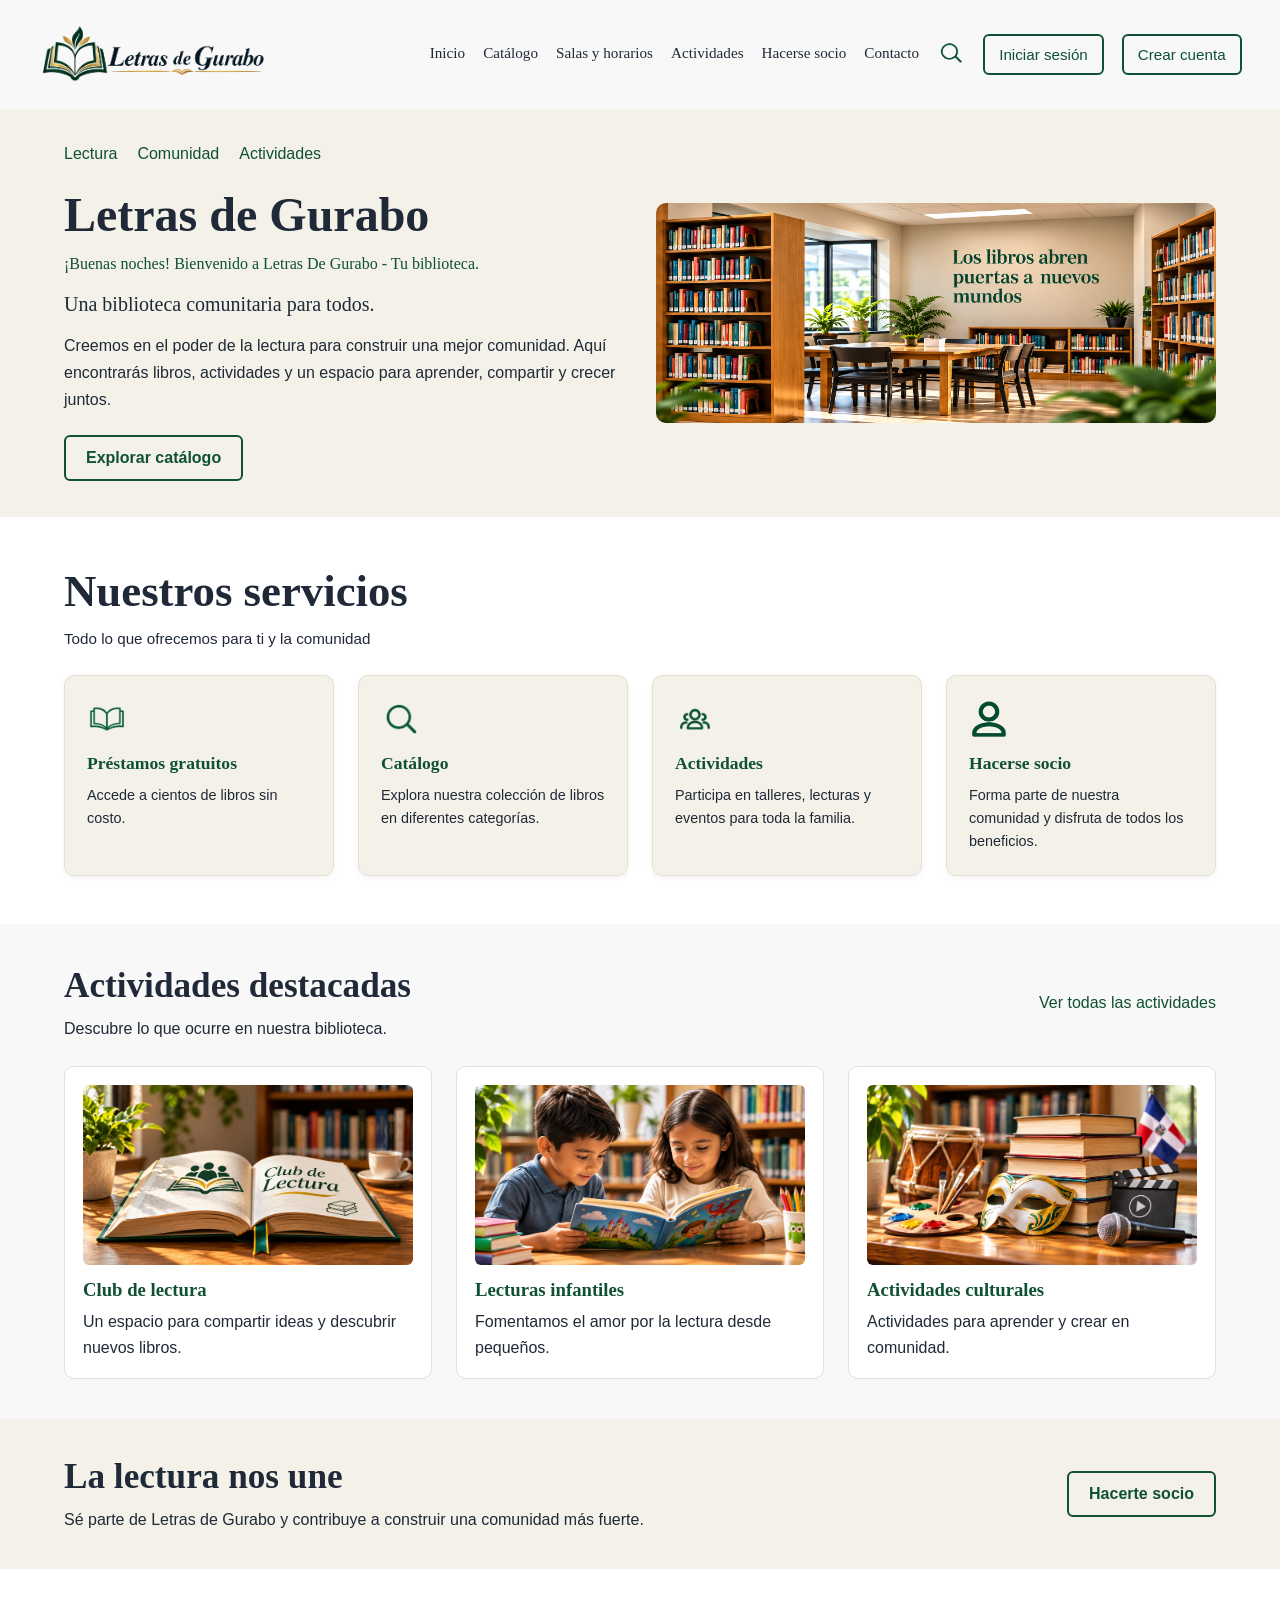
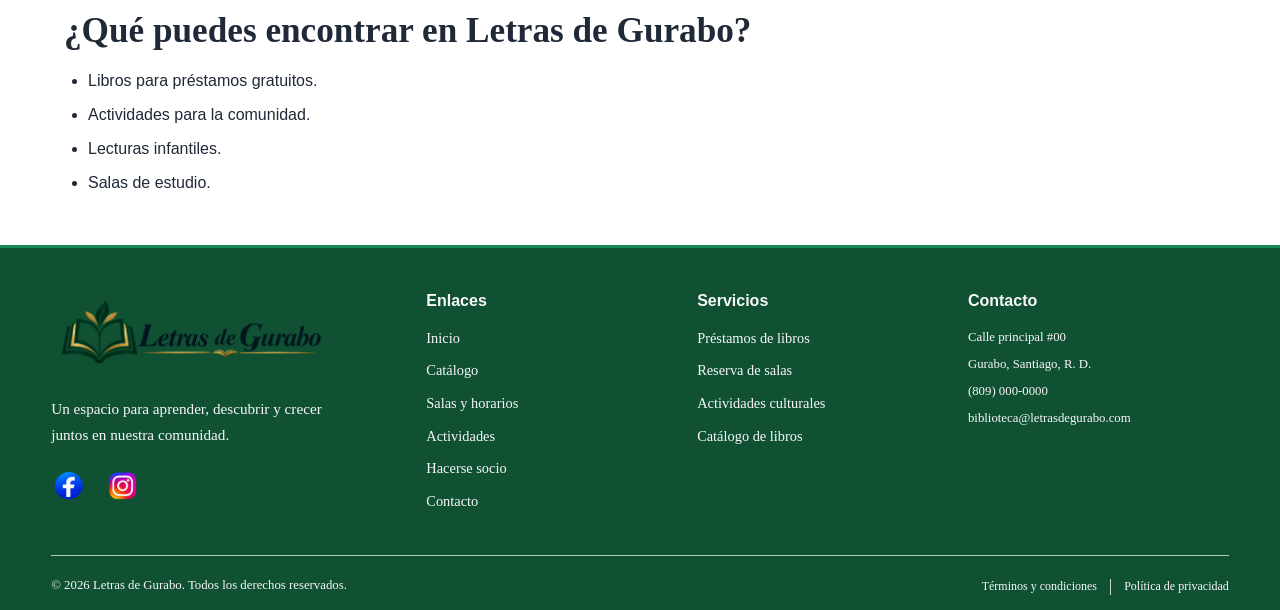
==== paginas/index.html @ 61fe7edf "Actualiza recursos y pagina de inicio" ====
<!doctype html>
<html lang="es">
<head>
    <meta charset="UTF-8">
    <meta name="viewport" content="width=device-width, initial-scale=1.0">

    <title>Letras de Gurabo | Biblioteca comunitaria</title>

    <link rel="stylesheet" href="../assets/css/inicio.css">
</head>

<body>
    <!-- Encabezado principal -->
    <header class="encabezado-principal">
        <a href="./index.html" class="logo-principal">
            <img
                src="../assets/img/Letras de Gurabo_ Biblioteca Comunitaria.png"
                alt="Logo de Letras de Gurabo"
            >
        </a>

        <nav class="navegacion-principal">
            <ul>
                <li><a href="./index.html">Inicio</a></li>
                <li><a href="./catalogo/catalogo.html">Catálogo</a></li>
                <li><a href="./salas_horarios/salas_horarios.html">Salas y horarios</a></li>
                <li><a href="./actividades/actividades.html">Actividades</a></li>
                <li><a href="./hacerse_socio/hacerse_socio.html">Hacerse socio</a></li>
                <li><a href="./contacto/contacto.html">Contacto</a></li>
                <li>
                    <a href="#" class="enlace-busqueda" >
                        <img
                            class="busqueda"
                            src="../assets/img/Ícono de lupa verde sobre transparente.png"
                            alt=""
                        >
                    </a>
                </li>
                <li><a class="inicio-sesion" href="#">Iniciar sesión</a></li>
                <li><a class="crear-cuenta" href="#">Crear cuenta</a></li>
            </ul>
        </nav>
    </header>

    <main>
        <!-- Presentación principal -->
        <section class="seccion-principal">
            <div class="presentacion">
                <ul class="enlaces-presentacion">
                    <li><a href="#">Lectura</a></li>
                    <li><a href="#">Comunidad</a></li>
                    <li><a href="#actividades">Actividades</a></li>
                </ul>

                <h1 class="titulo-principal">Letras de Gurabo</h1>
                <p id="saludo"></p>
                <p class="subtitulo-principal">
                    Una biblioteca comunitaria para todos.
                </p>

                <p class="descripcion-principal">
                    Creemos en el poder de la lectura para construir una mejor
                    comunidad. Aquí encontrarás libros, actividades y un espacio
                    para aprender, compartir y crecer juntos.
                </p>

                <a href="./paginas/catalogo/catalogo.html" class="button">
                    Explorar catálogo
                </a>
            </div>

            <div class="imagen-principal">
                <img
                    src="../assets/img/Biblioteca moderna con mundos nuevos.png"
                    alt="Interior de una biblioteca moderna"
                >
            </div>
        </section>

        <!-- Servicios -->
        <section class="servicios">
            <header class="encabezado-servicios">
                <h2 class="titulo-servicio">Nuestros servicios</h2>
                <p>Todo lo que ofrecemos para ti y la comunidad</p>
            </header>

            <div class="organizar-servicios">
                <article class="tarjeta-servicio">
                    <img src="../assets/img/Ícono de libro abierto verde.png"
                         alt="" aria-hidden="true">
                    <h3>Préstamos gratuitos</h3>
                    <p>Accede a cientos de libros sin costo.</p>
                </article>

                <article class="tarjeta-servicio">
                    <img src="../assets/img/Ícono de lupa verde sobre transparente.png"
                         alt="" aria-hidden="true">
                    <h3>Catálogo</h3>
                    <p>Explora nuestra colección de libros en diferentes categorías.</p>
                </article>

                <article class="tarjeta-servicio">
                    <img src="../assets/img/Ícono minimalista de grupo de personas.png"
                         alt="" aria-hidden="true">
                    <h3>Actividades</h3>
                    <p>Participa en talleres, lecturas y eventos para toda la familia.</p>
                </article>

                <article class="tarjeta-servicio">
                    <img src="../assets/img/Ícono de perfil en verde oscuro.png"
                         alt="" aria-hidden="true">
                    <h3>Hacerse socio</h3>
                    <p>Forma parte de nuestra comunidad y disfruta de todos los beneficios.</p>
                </article>
            </div>
        </section>

        <!-- Actividades destacadas -->
        <section class="actividades" id="actividades">
            <header class="encabezado-actividades">
                <div>
                    <h2>Actividades destacadas</h2>
                    <p>Descubre lo que ocurre en nuestra biblioteca.</p>
                </div>
                <a href="./paginas/actividades/actividades.html">
                    Ver todas las actividades
                </a>
            </header>

            <div class="lista-actividades">
                <article class="tarjeta-actividad">
                    <img src="../assets/img/Club de Lectura Acogedor.png" alt="" aria-hidden="true">
                    <h3>Club de lectura</h3>
                    <p>Un espacio para compartir ideas y descubrir nuevos libros.</p>
                </article>

                <article class="tarjeta-actividad">
                    <img src="../assets/img/Lecturas infantiles en la biblioteca.png" alt="" aria-hidden="true">
                    <h3>Lecturas infantiles</h3>
                    <p>Fomentamos el amor por la lectura desde pequeños.</p>
                </article>

                <article class="tarjeta-actividad">
                    <img src="../assets/img/Actividades culturales dominicanas.png" alt="" aria-hidden="true">
                    <h3>Actividades culturales</h3>
                    <p>Actividades para aprender y crear en comunidad.</p>
                </article>
            </div>
        </section>

        <!-- Invitación a participar -->
        <section class="invitacion-socio">
            <div>
                <h2>La lectura nos une</h2>
                <p>
                    Sé parte de Letras de Gurabo y contribuye a construir
                    una comunidad más fuerte.
                </p>
            </div>
            <a href="./paginas/hacerse_socio/hacerse_socio.html" class="button">
                Hacerte socio
            </a>
        </section>

        <!-- Información adicional -->
        <aside class="informacion-adicional">
            <h2>¿Qué puedes encontrar en Letras de Gurabo?</h2>

            <ul>
                <li>Libros para préstamos gratuitos.</li>
                <li>Actividades para la comunidad.</li>
                <li>Lecturas infantiles.</li>
                <li>Salas de estudio.</li>
            </ul>
        </aside>
    </main>

    <!-- Footer -->
    <footer class="footer">
        <div class="footer-contenido">
            <div class="footer-identidad">
                <a href="./index.html" class="footer-logo">
                    <img
                        src="../assets/img/Letras de Gurabo_ Biblioteca Comunitaria.png"
                        alt="Letras de Gurabo"
                    >
                </a>

                <p class="footer-descripcion">
                    Un espacio para aprender, descubrir y crecer juntos
                    en nuestra comunidad.
                </p>

                <div class="iconos-redes-sociales">
                    <a href="#" aria-label="Facebook">
                        <img src="../assets/img/Ícono de Facebook con Degradado Azul.png" alt="">
                    </a>
                    <a href="#" aria-label="Instagram">
                        <img src="../assets/img/Ícono de Instagram en degradado vibrante.png" alt="">
                    </a>
                </div>
            </div>

            <nav class="footer-columna" aria-label="Enlaces del pie de página">
                <h3>Enlaces</h3>
                <ul>
                    <li><a href="./index.html">Inicio</a></li>
                    <li><a href="./paginas/catalogo/catalogo.html">Catálogo</a></li>
                    <li><a href="./paginas/salas_horarios/salas_horarios.html">Salas y horarios</a></li>
                    <li><a href="./paginas/actividades/actividades.html">Actividades</a></li>
                    <li><a href="./paginas/hacerse_socio/hacerse_socio.html">Hacerse socio</a></li>
                    <li><a href="./paginas/contacto/contacto.html">Contacto</a></li>
                </ul>
            </nav>

            <div class="footer-columna">
                <h3>Servicios</h3>
                <ul>
                    <li><a href="./paginas/catalogo/catalogo.html">Préstamos de libros</a></li>
                    <li><a href="./paginas/salas_horarios/salas_horarios.html">Reserva de salas</a></li>
                    <li><a href="./paginas/actividades/actividades.html">Actividades culturales</a></li>
                    <li><a href="./paginas/catalogo/catalogo.html">Catálogo de libros</a></li>
                </ul>
            </div>

            <div class="footer-columna footer-contacto">
                <h3>Contacto</h3>
                <address>
                    <p>Calle principal #00</p>
                    <p>Gurabo, Santiago, R. D.</p>
                    <a href="tel:+18090000000">(809) 000-0000</a>
                    <a href="mailto:biblioteca@letrasdegurabo.com">
                        biblioteca@letrasdegurabo.com
                    </a>
                </address>
            </div>
        </div>

        <div class="footer-inferior">
            <p>© 2026 Letras de Gurabo. Todos los derechos reservados.</p>
            <div class="footer-legal">
                <a href="#">Términos y condiciones</a>
                <span aria-hidden="true">|</span>
                <a href="#">Política de privacidad</a>
            </div>
        </div>
    </footer>

    <noscript>
        <p class="aviso-noscript">
            JavaScript está desactivado. El saludo personalizado y algunas
            funciones interactivas podrían no funcionar. Puedes seguir
            consultando el contenido disponible de Letras de Gurabo.
            Activa JavaScript para disfrutar de todas las funcionalidades.
        </p>
    </noscript>

    <script src="../assets/js/main.js"></script>
</body>
</html>
---- assets/css/inicio.css ----
/* ========================================
   LETRAS DE GURABO — ESTILOS GENERALES
======================================== */

:root {
    --verde-oscuro: #0f5132;
    --verde-claro: #198754;
    --blanco: #f8f8f8;
    --azul-oscuro: #1f2937;
    --color-crema: #f3f1e8;
    --borde: #e5e0d2;
}

*,
*::before,
*::after {
    box-sizing: border-box;
}

html {
    scroll-behavior: smooth;
}

body {
    margin: 0;
    width: 100%;
    min-width: 320px;
    font-family: "Inter", sans-serif;
    color: var(--azul-oscuro);
    overflow-wrap: break-word;
}

img {
    display: block;
    max-width: 100%;
    height: auto;
}

a {
    -webkit-tap-highlight-color: transparent;
}

h1,
h2,
h3,
p {
    overflow-wrap: break-word;
}

p {
    line-height: 1.6;
}

button,
a {
    touch-action: manipulation;
}



.encabezado-principal {
    width: 100%;
    min-width: 0;
    display: flex;
    justify-content: space-between;
    align-items: center;
    gap: 24px;
    padding: 16px 3%;
    background-color: var(--blanco);
}

.logo-principal {
    flex: 0 1 230px;
    min-width: 0;
}

.logo-principal img {
    width: 230px;
    max-width: 100%;
    object-fit: contain;
}

.navegacion-principal {
    min-width: 0;
}

.navegacion-principal ul {
    display: flex;
    justify-content: flex-end;
    align-items: center;
    flex-wrap: wrap;
    gap: 12px 18px;
    list-style: none;
    padding: 0;
    margin: 0;
}

.navegacion-principal a {
    display: inline-block;
    color: var(--azul-oscuro);
    font-family: Georgia, serif;
    font-size: 0.95rem;
    text-decoration: none;
    border-bottom: 2px solid transparent;
    transition: color 0.3s ease, border-color 0.3s ease;
}

.navegacion-principal a:not(.inicio-sesion):not(.crear-cuenta):not(.enlace-busqueda):hover {
    color: var(--verde-oscuro);
    border-bottom-color: var(--verde-oscuro);
}

.navegacion-principal .busqueda {
    width: 28px;
    height: 28px;
    object-fit: contain;
}

.navegacion-principal .enlace-busqueda {
    border-bottom: 0;
}

.navegacion-principal .inicio-sesion,
.navegacion-principal .crear-cuenta {
    padding: 10px 14px;
    border: 2px solid var(--verde-oscuro);
    border-radius: 6px;
    color: var(--verde-oscuro);
    font-family: "Inter", sans-serif;
    transition: color 0.3s ease,
                background-color 0.3s ease,
                transform 0.3s ease;
}

.navegacion-principal .inicio-sesion:hover,
.navegacion-principal .crear-cuenta:hover {
    color: white;
    background-color: var(--verde-oscuro);
    transform: translateY(-2px);
}


.seccion-principal {
    display: grid;
    grid-template-columns: minmax(0, 1fr) minmax(0, 1fr);
    align-items: center;
    gap: 32px;
    width: 100%;
    padding: 36px 5%;
    background-color: var(--color-crema);
}

.presentacion {
    min-width: 0;
}

.enlaces-presentacion {
    display: flex;
    flex-wrap: wrap;
    gap: 12px 20px;
    list-style: none;
    padding: 0;
    margin: 0 0 24px;
}

.enlaces-presentacion a {
    color: var(--verde-oscuro);
    text-decoration: none;
    border-bottom: 2px solid transparent;
    transition: border-color 0.3s ease;
}

.enlaces-presentacion a:hover {
    border-bottom-color: var(--verde-oscuro);
}

.titulo-principal {
    margin: 0 0 10px;
    padding: 0;
    color: var(--azul-oscuro);
    font-family: "Inria Serif", Georgia, serif;
    font-size: clamp(2rem, 4vw, 3rem);
    font-weight: 700;
    line-height: 1.15;
}

#saludo {
    margin: 0 0 12px;
    padding: 0;
    color: var(--verde-oscuro);
    font-family: Georgia, serif;
    font-size: 1rem;
    line-height: 1.5;
}

.subtitulo-principal {
    margin: 0 0 12px;
    font-family: "Inria Serif", Georgia, serif;
    font-size: 1.25rem;
}

.descripcion-principal {
    max-width: 560px;
    margin: 0 0 22px;
    line-height: 1.7;
}

.button {
    display: inline-block;
    max-width: 100%;
    padding: 12px 20px;
    border: 2px solid var(--verde-oscuro);
    border-radius: 6px;
    color: var(--verde-oscuro);
    text-align: center;
    text-decoration: none;
    font-family: "Inter", sans-serif;
    font-size: 1rem;
    font-weight: 600;
    transition: color 0.3s ease,
                background-color 0.3s ease,
                transform 0.3s ease;
}

.button:hover {
    color: white;
    background-color: var(--verde-oscuro);
    transform: translateY(-3px);
}

.imagen-principal {
    min-width: 0;
}

.imagen-principal img {
    width: 100%;
    max-height: 500px;
    object-fit: contain;
    border-radius: 10px;
}



.servicios {
    width: 100%;
    padding: 48px 5%;
}

.encabezado-servicios {
    margin: 0 0 24px;
}

.titulo-servicio {
    margin: 0 0 8px;
    color: var(--azul-oscuro);
    font-family: "Inria Serif", Georgia, serif;
    font-size: clamp(2rem, 3.5vw, 3rem);
    font-weight: 700;
    line-height: 1.2;
}

.encabezado-servicios p {
    margin: 0;
    color: var(--azul-oscuro);
    font-size: 0.95rem;
}

.organizar-servicios {
    display: grid;
    grid-template-columns: repeat(4, minmax(0, 1fr));
    gap: 24px;
    width: 100%;
}

.tarjeta-servicio {
    min-width: 0;
    padding: 22px;
    background-color: var(--color-crema);
    border: 1px solid var(--borde);
    border-radius: 10px;
    box-shadow: 0 2px 6px rgb(15 23 42 / 5%);
    transition: transform 0.3s ease,
                box-shadow 0.3s ease,
                border-color 0.3s ease;
}

.tarjeta-servicio:hover {
    transform: translateY(-4px);
    box-shadow: 0 8px 18px rgb(15 81 50 / 12%);
    border-color: var(--verde-claro);
}

.tarjeta-servicio img {
    width: 40px;
    height: 40px;
    margin-bottom: 14px;
    object-fit: contain;
}

.tarjeta-servicio h3 {
    margin: 0 0 8px;
    color: var(--verde-oscuro);
    font-family: "Inria Serif", Georgia, serif;
    font-size: 1.1rem;
    line-height: 1.35;
}

.tarjeta-servicio p {
    margin: 0;
    color: var(--azul-oscuro);
    font-size: 0.9rem;
    line-height: 1.6;
}



.actividades {
    width: 100%;
    padding: 40px 5%;
    background-color: var(--blanco);
}

.encabezado-actividades {
    display: flex;
    justify-content: space-between;
    align-items: center;
    flex-wrap: wrap;
    gap: 16px;
    margin-bottom: 24px;
}

.encabezado-actividades h2,
.invitacion-socio h2,
.informacion-adicional h2 {
    margin: 0 0 8px;
    font-family: "Inria Serif", Georgia, serif;
    font-size: clamp(1.6rem, 3vw, 2.2rem);
    line-height: 1.25;
}

.encabezado-actividades p {
    margin: 0;
}

.encabezado-actividades > a {
    color: var(--verde-oscuro);
    text-decoration: none;
    border-bottom: 1px solid transparent;
    transition: border-color 0.3s ease;
}

.encabezado-actividades > a:hover {
    border-bottom-color: var(--verde-oscuro);
}

.lista-actividades {
    display: grid;
    grid-template-columns: repeat(3, minmax(0, 1fr));
    gap: 24px;
}

.tarjeta-actividad {
    min-width: 0;
    padding: 18px;
    border: 1px solid var(--borde);
    border-radius: 10px;
    background-color: white;
    transition: transform 0.3s ease,
                box-shadow 0.3s ease;
}

.tarjeta-actividad:hover {
    transform: translateY(-3px);
    box-shadow: 0 6px 16px rgb(15 23 42 / 8%);
}

.tarjeta-actividad img {
    width: 100%;
    height: 180px;
    margin-bottom: 14px;
    border-radius: 6px;
    object-fit: cover;
}

.tarjeta-actividad h3 {
    margin: 0 0 8px;
    color: var(--verde-oscuro);
    font-family: "Inria Serif", Georgia, serif;
}

.tarjeta-actividad p {
    margin: 0;
    line-height: 1.6;
}



.invitacion-socio {
    display: flex;
    justify-content: space-between;
    align-items: center;
    flex-wrap: wrap;
    gap: 24px;
    width: 100%;
    padding: 36px 5%;
    background-color: var(--color-crema);
}

.invitacion-socio > div {
    flex: 1 1 260px;
    min-width: 0;
}

.invitacion-socio p {
    margin: 0;
    max-width: 650px;
    line-height: 1.6;
}



.informacion-adicional {
    padding: 40px 5%;
}

.informacion-adicional ul {
    padding-left: 24px;
    margin: 16px 0 0;
}

.informacion-adicional li {
    margin-bottom: 10px;
    line-height: 1.5;
}



.footer {
    width: 100%;
    padding: 40px 4% 14px;
    background-color: var(--verde-oscuro);
    color: var(--blanco);
    border-top: 3px solid var(--verde-claro);
    font-family: "Inria Serif", Georgia, serif;
}

.footer-contenido {
    display: grid;
    grid-template-columns: 1.3fr 0.9fr 0.9fr 1fr;
    gap: 36px;
    padding-bottom: 32px;
    max-width: 1400px;
    margin: 0 auto;
}

.footer-identidad,
.footer-columna {
    min-width: 0;
}

.footer-logo {
    display: flex;
    align-items: center;
    gap: 14px;
    color: var(--blanco);
    text-decoration: none;
}

.footer-logo img {
    width: 280px;
    height: 90px;
    object-fit: contain;
}



.footer-descripcion {
    max-width: 300px;
    margin: 18px 0 20px;
    color: var(--blanco);
    font-size: 0.95rem;
    line-height: 1.7;
}

.iconos-redes-sociales {
    display: flex;
    align-items: center;
    gap: 18px;
}

.iconos-redes-sociales a {
    display: inline-flex;
    align-items: center;
    justify-content: center;
    transition: transform 0.3s ease;
    width: 36px;
    height: 36px;
    border-radius: 50%;
}

.iconos-redes-sociales a:hover {
    transform: translateY(-4px);
}

.iconos-redes-sociales img {
    width: 30px;
    height: 30px;
    object-fit: contain;
}

.footer-columna h3 {
    margin: 4px 0 18px;
    color: var(--blanco);
    font-family: "Inter", sans-serif;
    font-size: 1rem;
    font-weight: 700;
}

.footer-columna ul {
    list-style: none;
    margin: 0;
    padding: 0;
}

.footer-columna li {
    margin-bottom: 11px;
}

.footer-columna a,
.footer-legal a {
    color: var(--blanco);
    font-size: 0.9rem;
    line-height: 1.5;
    text-decoration: none;
    overflow-wrap: anywhere;
    transition: color 0.3s ease;
}

.footer-columna a:hover,
.footer-legal a:hover {
    color: #d7e8d9;
    text-decoration: underline;
}

.footer-contacto address {
    display: flex;
    flex-direction: column;
    align-items: flex-start;
    gap: 8px;
    font-style: normal;
}

.footer-contacto address p {
    margin: 0;
    padding: 0;
    color: var(--blanco);
    font-size: 0.8rem;
    line-height: 1.5;
}

.footer-contacto address a {
    color: var(--blanco);
    font-size: 0.8rem;
    overflow-wrap: anywhere;
    text-decoration: none;
}

.footer-contacto address a:hover {
    text-decoration: underline;
}

.footer-inferior {
    max-width: 1400px;
    margin: 0 auto;
    display: flex;
    justify-content: space-between;
    align-items: center;
    flex-wrap: wrap;
    gap: 12px 24px;
    border-top: 1px solid rgb(248 248 248 / 70%);
    padding-top: 20px;
}

.footer-inferior > p {
    margin: 0;
    padding: 0;
    color: var(--blanco);
    font-size: 0.8rem;
    line-height: 1.5;
}

.footer-legal {
    display: flex;
    align-items: center;
    flex-wrap: wrap;
    gap: 12px;
}

.footer-legal a {
    font-size: 0.75rem;
}

.footer-legal span {
    color: var(--blanco);
}

/* ========================================
   NOSCRIPT
======================================== */

.aviso-noscript {
    margin: 0;
    padding: 16px;
    background-color: var(--color-crema);
    color: var(--azul-oscuro);
    line-height: 1.6;
}
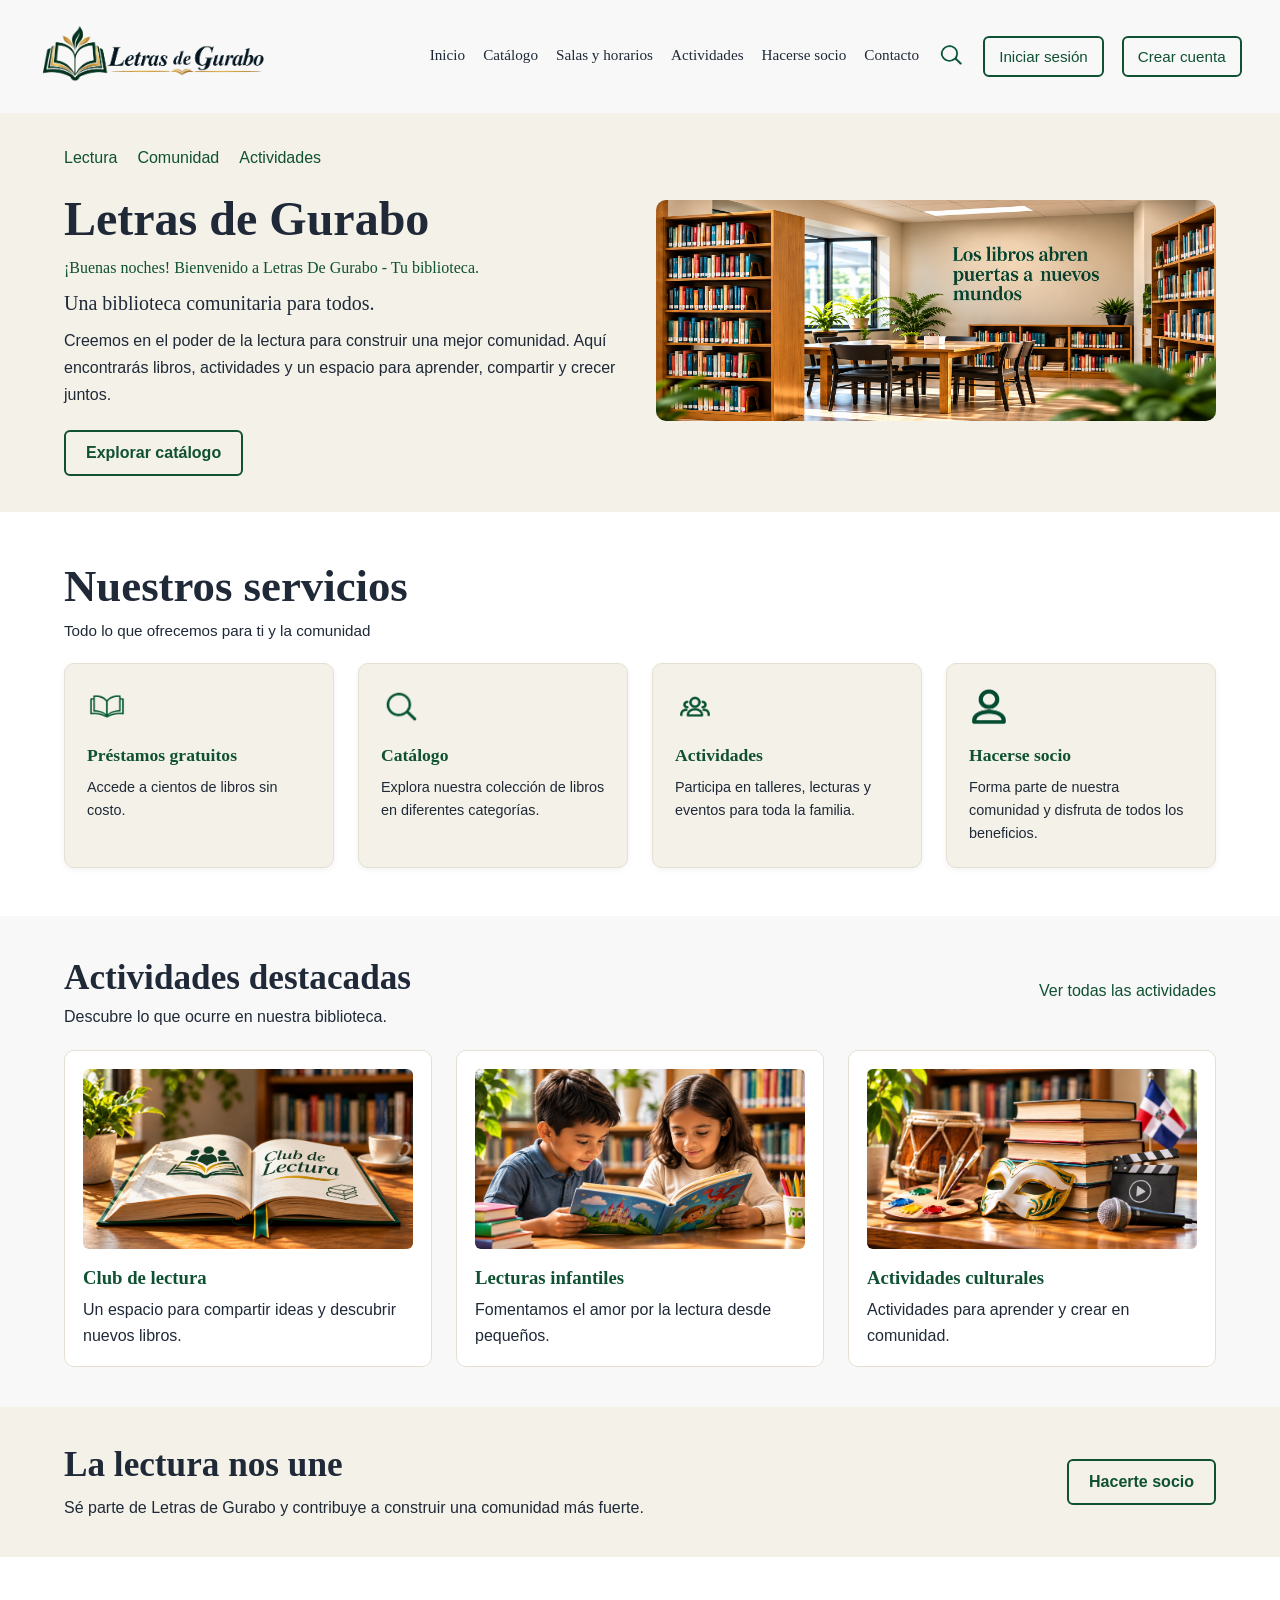
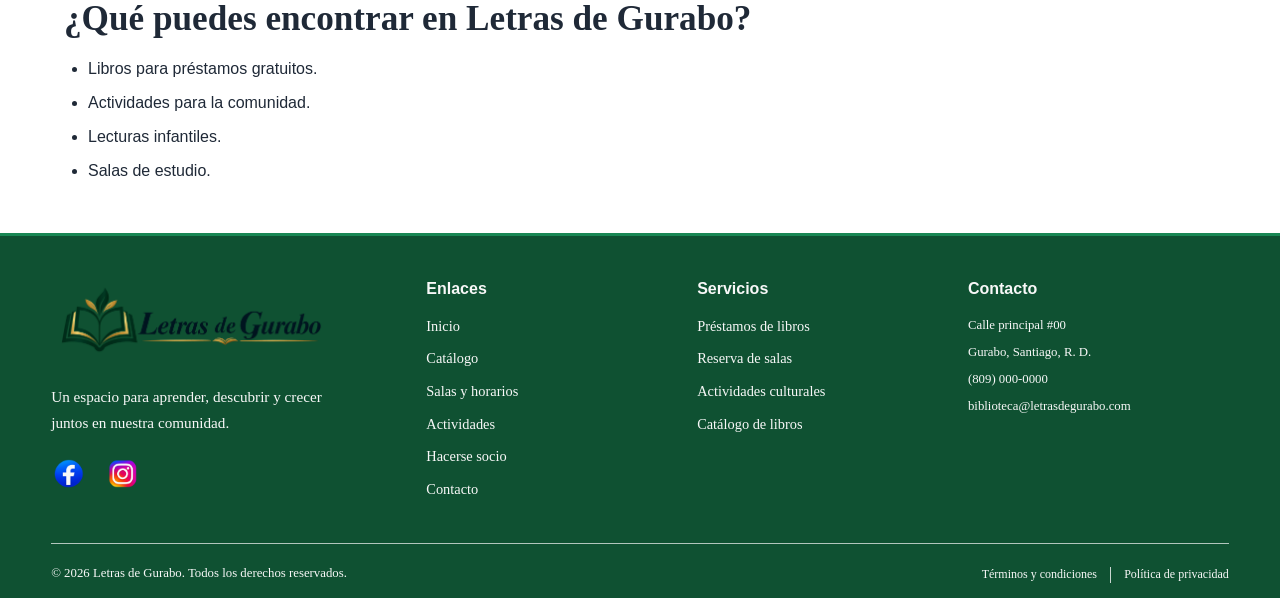
==== commit 396b8c70: "Avance de pagina de actividades y recursos visuales" ====
--- a/paginas/index.html
+++ b/paginas/index.html
@@ -86,29 +86,25 @@
 
             <div class="organizar-servicios">
                 <article class="tarjeta-servicio">
-                    <img src="../assets/img/Ícono de libro abierto verde.png"
-                         alt="" aria-hidden="true">
+                    <img src="../assets/img/Ícono de libro abierto verde.png" alt="">
                     <h3>Préstamos gratuitos</h3>
                     <p>Accede a cientos de libros sin costo.</p>
                 </article>
 
                 <article class="tarjeta-servicio">
-                    <img src="../assets/img/Ícono de lupa verde sobre transparente.png"
-                         alt="" aria-hidden="true">
+                    <img src="../assets/img/Ícono de lupa verde sobre transparente.png" alt="">
                     <h3>Catálogo</h3>
                     <p>Explora nuestra colección de libros en diferentes categorías.</p>
                 </article>
 
                 <article class="tarjeta-servicio">
-                    <img src="../assets/img/Ícono minimalista de grupo de personas.png"
-                         alt="" aria-hidden="true">
+                    <img src="../assets/img/Ícono minimalista de grupo de personas.png" alt="">
                     <h3>Actividades</h3>
                     <p>Participa en talleres, lecturas y eventos para toda la familia.</p>
                 </article>
 
                 <article class="tarjeta-servicio">
-                    <img src="../assets/img/Ícono de perfil en verde oscuro.png"
-                         alt="" aria-hidden="true">
+                    <img src="../assets/img/Ícono de perfil en verde oscuro.png" alt="">
                     <h3>Hacerse socio</h3>
                     <p>Forma parte de nuestra comunidad y disfruta de todos los beneficios.</p>
                 </article>
@@ -129,19 +125,19 @@
 
             <div class="lista-actividades">
                 <article class="tarjeta-actividad">
-                    <img src="../assets/img/Club de Lectura Acogedor.png" alt="" aria-hidden="true">
+                    <img src="../assets/img/Club de Lectura Acogedor.png" alt="">
                     <h3>Club de lectura</h3>
                     <p>Un espacio para compartir ideas y descubrir nuevos libros.</p>
                 </article>
 
                 <article class="tarjeta-actividad">
-                    <img src="../assets/img/Lecturas infantiles en la biblioteca.png" alt="" aria-hidden="true">
+                    <img src="../assets/img/Lecturas infantiles en la biblioteca.png" alt="">
                     <h3>Lecturas infantiles</h3>
                     <p>Fomentamos el amor por la lectura desde pequeños.</p>
                 </article>
 
                 <article class="tarjeta-actividad">
-                    <img src="../assets/img/Actividades culturales dominicanas.png" alt="" aria-hidden="true">
+                    <img src="../assets/img/Actividades culturales dominicanas.png" alt="">
                     <h3>Actividades culturales</h3>
                     <p>Actividades para aprender y crear en comunidad.</p>
                 </article>
@@ -192,16 +188,16 @@
                 </p>
 
                 <div class="iconos-redes-sociales">
-                    <a href="#" aria-label="Facebook">
+                    <a href="#">
                         <img src="../assets/img/Ícono de Facebook con Degradado Azul.png" alt="">
                     </a>
-                    <a href="#" aria-label="Instagram">
+                    <a href="#">
                         <img src="../assets/img/Ícono de Instagram en degradado vibrante.png" alt="">
                     </a>
                 </div>
             </div>
 
-            <nav class="footer-columna" aria-label="Enlaces del pie de página">
+            <nav class="footer-columna">
                 <h3>Enlaces</h3>
                 <ul>
                     <li><a href="./index.html">Inicio</a></li>
@@ -240,7 +236,7 @@
             <p>© 2026 Letras de Gurabo. Todos los derechos reservados.</p>
             <div class="footer-legal">
                 <a href="#">Términos y condiciones</a>
-                <span aria-hidden="true">|</span>
+                <span>|</span>
                 <a href="#">Política de privacidad</a>
             </div>
         </div>
--- a/assets/css/inicio.css
+++ b/assets/css/inicio.css
@@ -11,15 +11,11 @@
     --borde: #e5e0d2;
 }
 
-*,
-*::before,
-*::after {
+* {
     box-sizing: border-box;
 }
 
-html {
-    scroll-behavior: smooth;
-}
+
 
 body {
     margin: 0;
@@ -29,33 +25,6 @@
     color: var(--azul-oscuro);
     overflow-wrap: break-word;
 }
-
-img {
-    display: block;
-    max-width: 100%;
-    height: auto;
-}
-
-a {
-    -webkit-tap-highlight-color: transparent;
-}
-
-h1,
-h2,
-h3,
-p {
-    overflow-wrap: break-word;
-}
-
-p {
-    line-height: 1.6;
-}
-
-button,
-a {
-    touch-action: manipulation;
-}
-
 
 
 .encabezado-principal {
